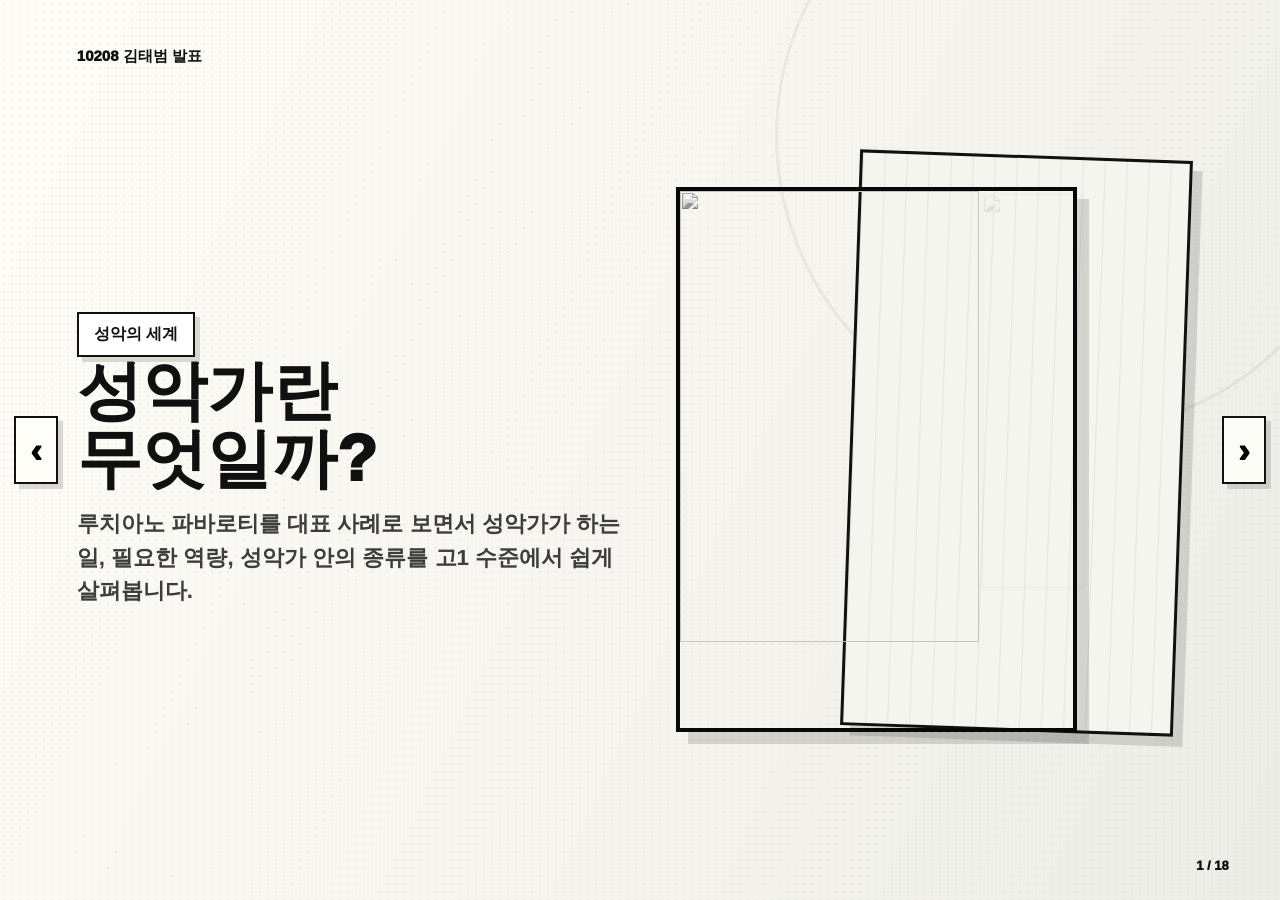
==== public/index.html @ 87838255 "Add optimized single-file presentation build" ====
<!doctype html><html lang="ko"><head><meta charset="utf-8"><meta name="viewport" content="width=device-width,initial-scale=1"><title>10208 김태범 발표 - 성악가란 무엇일까?</title><style>@import url(https://cdn.jsdelivr.net/gh/orioncactus/pretendard/dist/web/static/pretendard.css);*{box-sizing:border-box}html,body{margin:0;width:100%;height:100%;overflow:hidden;background:#f7f7f1;color:#101010;font-family:Pretendard,Malgun Gothic,sans-serif;word-break:keep-all}.slide{width:100vw;height:100vh;position:relative;overflow:hidden;background:linear-gradient(115deg,#fffdf7,#ededE7)}.slide:before{content:"";position:absolute;inset:0;background-image:radial-gradient(#111 .75px,transparent .9px);background-size:8px 8px;opacity:.05}.slide:after{content:"";position:absolute;right:-7vw;top:-18vh;width:46vw;height:46vw;border:3px solid #111;border-radius:50%;opacity:.055}.inner{position:relative;z-index:2;height:100%;padding:5.2vh 6vw;display:grid;grid-template-rows:auto 1fr}.kicker{display:flex;gap:12px;align-items:center;font-size:15px;font-weight:950}.num{background:#111;color:#fff;border:2px solid #111;padding:7px 13px;box-shadow:4px 4px 0 #d8d8d0}.content{height:100%;display:grid;align-items:center}.title{margin:0 0 1.6vh;font-size:clamp(44px,5.1vw,82px);line-height:1.04;font-weight:950}.lead{margin:0;color:#3d3d3d;font-size:clamp(19px,1.75vw,28px);line-height:1.48;font-weight:750}.page{position:absolute;right:4vw;bottom:3vh;font-size:13px;font-weight:950}.nav{position:fixed;z-index:8;top:50%;transform:translateY(-50%);width:44px;height:68px;border:2px solid #111;background:#fffff9cc;font-size:34px;font-weight:950;cursor:pointer;box-shadow:5px 5px 0 #0002}.nav:hover{background:#111;color:#fff}.prev{left:14px}.next{right:14px}.cover,.split{display:grid;grid-template-columns:1.02fr .98fr;gap:4vw;align-items:center}.wide{grid-template-columns:1.14fr .86fr}.label,.tag{display:inline-flex;border:2px solid #111;font-weight:950}.label{background:#fff;padding:10px 15px;box-shadow:5px 5px 0 #d8d8d0}.tag{width:max-content;background:#111;color:#fff;padding:6px 10px;font-size:14px}.light{background:#fff;color:#111}.photo{width:100%;height:58vh;object-fit:cover;border:4px solid #111;box-shadow:12px 12px 0 #0002;filter:grayscale(1) contrast(1.08)}.coverArt{position:relative;height:72vh}.coverArt:before{content:"";position:absolute;right:4%;top:3%;width:62%;height:88%;border:3px solid #111;background:repeating-linear-gradient(90deg,#0001 0 1px,transparent 1px 22px),#f5f5ef;transform:rotate(2deg);box-shadow:10px 10px 0 #0002}.coverArt .gojo{position:absolute;right:-2%;top:9%;width:44%;height:78%;object-fit:contain;opacity:.18;filter:grayscale(1) contrast(1.3);mix-blend-mode:multiply}.coverArt .photo{position:absolute;left:0;top:8%;width:76%;height:84%;z-index:2}.panel,.card,.step,.event,.voice{border:3px solid #111;background:#fffefa;box-shadow:7px 7px 0 #0002}.panel{padding:30px}.shade{background:radial-gradient(#111 .75px,transparent 1px) 0 0/7px 7px,#f5f5ef}.big,.quote{margin:0;font-size:clamp(30px,3.1vw,50px);line-height:1.25;font-weight:950}.body{margin:15px 0 0;color:#444;font-size:clamp(17px,1.5vw,24px);line-height:1.48;font-weight:650}.grid{display:grid;gap:18px;margin-top:3vh}.two{grid-template-columns:repeat(2,1fr)}.three{grid-template-columns:repeat(3,1fr)}.four{grid-template-columns:repeat(4,1fr)}.card{min-height:145px;padding:22px;display:grid;gap:10px;align-content:start}.card:nth-child(even){background:repeating-linear-gradient(-45deg,#0000000e 0 2px,transparent 2px 9px),#fffefa}.center{text-align:center;align-content:center}.card b{font-size:clamp(21px,1.9vw,30px);line-height:1.22;font-weight:950}.card small{font-size:clamp(15px,1.28vw,20px);line-height:1.42;color:#444;font-weight:650}.steps,.timeline{display:grid;grid-template-columns:repeat(4,1fr);gap:18px;margin-top:3vh}.step,.event{min-height:205px;padding:23px}.step span,.year{display:inline-block;font:950 32px Georgia,serif;border-bottom:8px solid #ccc}.step b,.event b{display:block;margin:16px 0 8px;font-size:clamp(21px,1.8vw,28px);font-weight:950}.step p,.event p{margin:0;color:#444;font-size:clamp(15px,1.15vw,19px);line-height:1.42;font-weight:650}.voices{display:grid;grid-template-columns:1fr 1fr;gap:16px;margin-top:2.5vh}.voice{display:grid;grid-template-columns:76px 1fr;gap:16px;align-items:center;padding:16px}.letter{height:60px;border:3px solid #111;background:#111;color:#fff;display:grid;place-items:center;font:950 24px Georgia,serif}.burst{border:3px solid #111;background:#fff;padding:32px;clip-path:polygon(4% 0,15% 5%,27% 0,38% 6%,51% 0,60% 7%,73% 2%,84% 8%,100% 3%,94% 18%,100% 31%,92% 42%,99% 56%,91% 68%,97% 84%,82% 89%,73% 100%,58% 93%,45% 100%,33% 92%,17% 98%,10% 84%,0 77%,8% 63%,0 50%,8% 36%,0 24%,9% 13%)}.g{position:absolute;z-index:1;pointer-events:none;border:3px solid #111;background:#fff;padding:5px;box-shadow:8px 8px 0 #0002;opacity:.12;filter:grayscale(1) contrast(1.55);mix-blend-mode:multiply;overflow:hidden}.g img{width:100%;height:100%;object-fit:cover}.g1{right:3vw;top:10vh;width:14vw;height:22vh;transform:rotate(2deg)}.g2{left:4vw;bottom:6vh;width:12vw;height:18vh;transform:rotate(-3deg)}.g3{right:20vw;bottom:5vh;width:10vw;height:20vh;transform:rotate(4deg)}.thanks{display:grid;place-items:center;text-align:center}.thanks h1{margin:0;font-size:clamp(86px,11vw,170px);line-height:.95;font-weight:950}.thanks p{margin:20px 0 0;font-size:clamp(22px,2vw,34px);font-weight:900}.source{display:grid;grid-template-columns:50px 1fr 1fr 1.6fr;gap:14px;border-bottom:2px solid #ccc;padding:12px 0}.source b{font-size:18px}.source div{font-size:14px;line-height:1.35;color:#444}.url{word-break:break-all;font-size:12px!important}@media(max-width:900px){body{overflow:auto}.slide{height:auto;min-height:100vh}.inner{min-height:100vh;padding:32px 24px 58px 38px}.cover,.split,.wide,.two,.three,.four,.steps,.timeline,.voices{grid-template-columns:1fr}.photo{height:300px}.coverArt{height:360px}.g{opacity:.075}.g2,.g3{display:none}.source{grid-template-columns:1fr}.nav{top:auto;bottom:14px;width:46px;height:46px}.page{right:22px;bottom:18px}}</style></head><body><section id="slide" class="slide"></section><button class="nav prev" id="prev">‹</button><button class="nav next" id="next">›</button><script>const P1='https://upload.wikimedia.org/wikipedia/commons/5/54/Luciano_Pavarotti%2C_opera_star.jpg',P2='https://upload.wikimedia.org/wikipedia/commons/0/09/Luciano_Pavarotti_2004.jpg',P3='https://upload.wikimedia.org/wikipedia/commons/d/d9/Luciano_Pavarotti_in_Saint_Petersburg.jpg';const G=['https://jujutsukaisen.jp/images/chara_category6/chara_detail1_2nd.png','https://jujutsukaisen.jp/bddvd/images/2nd/tokuten_early_vol1.jpg','https://jujutsukaisen.jp/bddvd/images/2nd/tokuten_animate_2.jpg','https://jujutsukaisen.jp/bddvd/images/2nd/tokuten_tas_1.jpg','https://jujutsukaisen.jp/bddvd/images/2nd/tokuten_rakuten_1.jpg','https://jujutsukaisen.jp/bddvd/images/2nd/tokuten_amazon.jpg','https://jujutsukaisen.jp/bddvd/images/2nd/tokuten_mappa_3.jpg','https://jujutsukaisen.jp/bddvd/images/2nd/tokuten_early_vol1_shibuyajihen.jpg'];const slides=[['10208 김태범 발표','',`<div class='cover'><div><span class='label'>성악의 세계</span><p class='title'>성악가란<br>무엇일까?</p><p class='lead'>루치아노 파바로티를 대표 사례로 보면서 성악가가 하는 일, 필요한 역량, 성악가 안의 종류를 고1 수준에서 쉽게 살펴봅니다.</p></div><div class='coverArt'><img class='gojo' src='${G[0]}'><img class='photo' src='${P1}'></div></div>`],['목차','01',`<p class='title'>목차</p><p class='lead'>성악가의 의미부터 필수 역량, 성악가의 종류, 파바로티 사례와 감상 포인트까지 차례로 살펴봅니다.</p><div class='grid three'><div class='card'><span class='tag'>1</span><b>성악가의 의미</b><small>목소리를 악기로 쓰는 직업</small></div><div class='card'><span class='tag light'>2</span><b>필수 역량</b><small>호흡, 발성, 언어, 해석, 무대 표현</small></div><div class='card'><span class='tag'>3</span><b>성악가의 종류</b><small>음역과 활동 분야</small></div><div class='card'><span class='tag light'>4</span><b>파바로티</b><small>대표적인 테너 사례</small></div><div class='card'><span class='tag'>5</span><b>감상 포인트</b><small>Nessun Dorma 듣기</small></div><div class='card'><span class='tag light'>6</span><b>마무리</b><small>성악가의 의미 정리</small></div></div>`],['기본 개념','02',`<div class='split'><div><p class='title'>성악가는 목소리를 악기로 쓰는 사람</p><p class='lead'>성악은 사람의 목소리로 음악을 표현하는 예술입니다. 성악가는 훈련된 발성과 표현으로 노래 속 인물, 감정, 이야기를 관객에게 전달합니다.</p></div><div class='panel shade'><p class='big'>몸이 악기이고, 무대가 악보의 마지막 장면입니다.</p><p class='body'>그래서 성악가는 노래 실력뿐 아니라 몸 관리, 언어 이해, 연기력까지 함께 갖춰야 합니다.</p></div></div>`],['하는 일','03',`<p class='title'>성악가는 무대에서 무엇을 할까?</p><p class='lead'>작품을 분석하고, 목소리를 관리하고, 관객 앞에서 인물을 살아 움직이게 만듭니다.</p><div class='steps'><div class='step'><span>01</span><b>악보 분석</b><p>가사와 작곡가의 의도를 읽습니다.</p></div><div class='step'><span>02</span><b>발성 훈련</b><p>마이크 없이도 울리는 소리를 만듭니다.</p></div><div class='step'><span>03</span><b>무대 표현</b><p>노래, 시선, 동선까지 보여줍니다.</p></div><div class='step'><span>04</span><b>공연 준비</b><p>리허설과 지휘자와의 호흡을 맞춥니다.</p></div></div>`],['필수 역량','04',`<p class='title'>성악가에게 필요한 필수 역량</p><p class='lead'>좋은 목소리만으로는 부족합니다. 기술, 이해력, 표현력, 자기 관리가 함께 움직여야 합니다.</p><div class='grid three'><div class='card'><span class='tag'>Breath</span><b>호흡 조절</b><small>긴 문장을 안정적으로 이어갑니다.</small></div><div class='card'><span class='tag light'>Tone</span><b>발성·공명</b><small>멀리 전달되는 울림을 만듭니다.</small></div><div class='card'><span class='tag'>Pitch</span><b>음정·리듬</b><small>오케스트라와 정확히 맞춥니다.</small></div><div class='card'><span class='tag light'>Language</span><b>언어 능력</b><small>이탈리아어, 독일어, 프랑스어 가사를 전달합니다.</small></div><div class='card'><span class='tag'>Acting</span><b>감정·연기</b><small>인물의 감정을 관객이 느끼게 합니다.</small></div><div class='card'><span class='tag light'>Care</span><b>자기 관리</b><small>목 건강, 체력, 수면을 관리합니다.</small></div></div>`],['목소리 관리','05',`<div class='split wide'><div><p class='title'>목소리는 관리가 중요합니다</p><p class='lead'>운동선수가 몸을 관리하듯 성악가는 목 상태와 호흡, 자세를 매일 점검합니다.</p><div class='grid two'><div class='card'><b>워밍업</b><small>가볍게 몸과 목을 깨웁니다.</small></div><div class='card'><b>무리하지 않기</b><small>피로와 수면 부족은 목소리에 바로 영향을 줍니다.</small></div><div class='card'><b>꾸준한 레슨</b><small>잘못된 발성 습관을 고칩니다.</small></div><div class='card'><b>공연 체력</b><small>긴 시간 움직이며 노래할 힘이 필요합니다.</small></div></div></div><div class='burst'><p class='quote'>성악가에게 목은 악기이자 몸 전체의 결과입니다.</p></div></div>`],['성악가의 종류','06',`<p class='title'>음역에 따른 성악가의 종류</p><p class='lead'>목소리의 높낮이와 색깔에 따라 역할이 나뉩니다. 파바로티는 높은 남성 음역인 테너입니다.</p><div class='voices'><div class='voice'><div class='letter'>S</div><div><b>소프라노</b><small>가장 높은 여성 음역</small></div></div><div class='voice'><div class='letter'>M</div><div><b>메조소프라노</b><small>중간 여성 음역</small></div></div><div class='voice'><div class='letter'>A</div><div><b>알토</b><small>낮은 여성 음역</small></div></div><div class='voice'><div class='letter'>T</div><div><b>테너</b><small>높은 남성 음역</small></div></div><div class='voice'><div class='letter'>B</div><div><b>바리톤</b><small>중간 남성 음역</small></div></div><div class='voice'><div class='letter'>Bs</div><div><b>베이스</b><small>가장 낮은 남성 음역</small></div></div></div>`],['활동 분야','07',`<p class='title'>무대에 따라 달라지는 성악가</p><p class='lead'>작품의 성격에 따라 준비 방식과 표현도 달라집니다.</p><div class='grid four'><div class='card'><span class='tag'>Opera</span><b>오페라 가수</b><small>배역을 맡아 노래와 연기를 함께 합니다.</small></div><div class='card'><span class='tag light'>Art Song</span><b>가곡 성악가</b><small>시와 음악의 섬세한 감정을 표현합니다.</small></div><div class='card'><span class='tag'>Oratorio</span><b>오라토리오</b><small>합창, 오케스트라와 함께 부릅니다.</small></div><div class='card'><span class='tag light'>Ensemble</span><b>합창·앙상블</b><small>여러 목소리의 균형을 맞춥니다.</small></div></div>`],['오페라 속 역할','08',`<div class='split'><div><p class='title'>목소리가 캐릭터가 됩니다</p><p class='lead'>작곡가는 인물의 성격과 장면의 분위기에 맞춰 음역을 선택합니다.</p></div><div class='grid two'><div class='card center'><b>소프라노</b><small>순수한 사랑, 비극의 주인공</small></div><div class='card center'><b>테너</b><small>젊은 남자 주인공, 영웅, 연인</small></div><div class='card center'><b>바리톤</b><small>현실적인 인물, 갈등의 중심</small></div><div class='card center'><b>베이스</b><small>권위, 깊이, 신비로운 분위기</small></div></div></div>`],['성악가가 되는 길','09',`<p class='title'>성악가는 어떻게 성장할까?</p><p class='lead'>재능이 출발점이 될 수는 있지만 오랜 훈련과 무대 경험이 필요합니다.</p><div class='timeline'><div class='event'><div class='year'>1</div><b>기초 발성</b><p>자세와 호흡을 배웁니다.</p></div><div class='event'><div class='year'>2</div><b>레퍼토리</b><p>자신에게 맞는 곡을 쌓습니다.</p></div><div class='event'><div class='year'>3</div><b>언어와 해석</b><p>가사의 의미를 이해합니다.</p></div><div class='event'><div class='year'>4</div><b>오디션·공연</b><p>무대 경험을 쌓습니다.</p></div></div>`],['대표 사례','10',`<div class='split'><div><p class='title'>루치아노 파바로티</p><p class='lead'>이탈리아 출신의 세계적인 테너입니다. 오페라 극장뿐 아니라 대형 공연과 방송을 통해 성악을 대중에게 널리 알렸습니다.</p><div class='panel' style='margin-top:3vh'><p class='big'>파바로티 = 테너 성악가의 대표 사례</p><p class='body'>밝고 멀리 뻗는 고음, 또렷한 발음, 관객에게 강하게 다가가는 무대성이 장점이었습니다.</p></div></div><img class='photo' src='${P2}'></div>`],['인물 흐름','11',`<p class='title'>파바로티의 삶을 4단계로 보기</p><p class='lead'>한 성악가의 경력을 보면 훈련, 데뷔, 대중화, 기억되는 작품이 이어지는 과정을 볼 수 있습니다.</p><div class='timeline'><div class='event'><div class='year'>1935</div><b>모데나 출생</b><p>음악이 가까운 환경에서 자랐습니다.</p></div><div class='event'><div class='year'>1961</div><b>오페라 데뷔</b><p>테너 경력을 시작했습니다.</p></div><div class='event'><div class='year'>1990</div><b>대중적 인기</b><p>Three Tenors 활동으로 성악을 널리 알렸습니다.</p></div><div class='event'><div class='year'>2007</div><b>전설로 기억</b><p>대표적인 테너로 남았습니다.</p></div></div>`],['목소리 분석','12',`<div class='split wide'><div><p class='title'>파바로티 목소리의 특징</p><p class='lead'>고음에서도 밝고 안정적으로 뻗어 나가는 소리가 강점이었습니다.</p><div class='grid two'><div class='card'><b>밝은 음색</b><small>선명하게 전달됩니다.</small></div><div class='card'><b>또렷한 발음</b><small>가사의 의미가 쉽게 들립니다.</small></div><div class='card'><b>강한 고음</b><small>감정의 폭발을 만듭니다.</small></div><div class='card'><b>친근한 무대성</b><small>클래식의 장벽을 낮췄습니다.</small></div></div></div><div class='panel shade'><p class='quote'>좋은 성악은 소리가 큰 것보다 끝까지 흔들리지 않는 힘이 중요합니다.</p></div></div>`],['대표곡','13',`<div class='split'><div><p class='title'>대표곡: Nessun Dorma</p><p class='lead'>푸치니의 오페라 <b>투란도트</b>에 나오는 아리아입니다. 파바로티를 상징하는 곡처럼 널리 알려졌습니다.</p><div class='panel' style='margin-top:3vh'><p class='quote'>마지막 고음만 기다리지 말고 감정이 점점 커지는 과정을 들어보면 좋습니다.</p></div></div><img class='photo' src='${P3}'></div>`],['감상 포인트','14',`<p class='title'>성악을 들을 때 볼 4가지</p><p class='lead'>아래 기준으로 들으면 목소리의 움직임과 감정을 쉽게 느낄 수 있습니다.</p><div class='grid four'><div class='card'><span class='tag'>01</span><b>호흡</b><small>긴 문장이 이어지는가?</small></div><div class='card'><span class='tag light'>02</span><b>음색</b><small>밝은가, 어두운가?</small></div><div class='card'><span class='tag'>03</span><b>크기 변화</b><small>어디서 강해지는가?</small></div><div class='card'><span class='tag light'>04</span><b>감정</b><small>어떤 분위기를 남기는가?</small></div></div>`],['대중화','15',`<p class='title'>파바로티가 특별했던 이유</p><p class='lead'>성악을 전공자만 듣는 음악이 아니라 더 많은 사람이 접할 수 있는 음악으로 보여 주었습니다.</p><div class='grid three'><div class='card'><span class='tag'>전문성</span><b>오페라 무대의 실력</b><small>세계적인 극장에서 인정받은 테너였습니다.</small></div><div class='card'><span class='tag light'>대중성</span><b>대형 공연과 방송</b><small>클래식 밖의 관객에게도 다가갔습니다.</small></div><div class='card'><span class='tag'>상징성</span><b>기억되는 목소리</b><small>Nessun Dorma로 강한 이미지를 남겼습니다.</small></div></div>`],['마무리','16',`<div class='thanks'><div><h1>감사합니다</h1><p>10208 김태범</p><p style='font-size:22px;color:#555'>성악가란 무엇일까?</p></div></div>`],['출처','17',`<p class='title'>이미지 및 자료 출처</p><div><div class='source'><div>01</div><b>Luciano Pavarotti, opera star</b><div>Library of Congress / Bernard Gotfryd<br>Public domain</div><div class='url'>https://commons.wikimedia.org/wiki/File:Luciano_Pavarotti,_opera_star.jpg</div></div><div class='source'><div>02</div><b>Luciano Pavarotti 2004</b><div>Kingkongphoto & celebrity-photos.com<br>CC BY-SA 2.0</div><div class='url'>https://commons.wikimedia.org/wiki/File:Luciano_Pavarotti_2004.jpg</div></div><div class='source'><div>03</div><b>Luciano Pavarotti in Saint Petersburg</b><div>Kremlin.ru<br>CC BY 3.0 / CC BY 4.0</div><div class='url'>https://commons.wikimedia.org/wiki/File:Luciano_Pavarotti_in_Saint_Petersburg.jpg</div></div><div class='source'><div>04</div><b>Jujutsu Kaisen official images</b><div>TV anime Jujutsu Kaisen official site<br>© Gege Akutami / Shueisha</div><div class='url'>https://jujutsukaisen.jp/character/category6.php<br>https://jujutsukaisen.jp/bddvd/tokuten_2nd.php</div></div><div class='source'><div>05</div><b>Pavarotti biography</b><div>Britannica, Pavarotti Official</div><div class='url'>https://www.britannica.com/biography/Luciano-Pavarotti<br>https://www.pavarottiofficial.com/</div></div></div>`]];let idx=0;const el=document.getElementById('slide');function decor(){if(idx===0)return'';let a=(idx*3)%G.length;return`<figure class='g g1'><img src='${G[a]}'></figure><figure class='g g2'><img src='${G[(a+1)%G.length]}'></figure><figure class='g g3'><img src='${G[(a+2)%G.length]}'></figure>`}function show(n){idx=(n+slides.length)%slides.length;let s=slides[idx];el.innerHTML=`${decor()}<div class='inner'><div class='kicker'>${s[1]?`<span class='num'>${s[1]}</span>`:''}<span>${s[0]}</span></div><div class='content'>${s[2]}</div><div class='page'>${idx+1} / ${slides.length}</div></div>`}prev.onclick=()=>show(idx-1);next.onclick=()=>show(idx+1);el.onclick=e=>{let x=e.clientX/innerWidth;if(x>.58)show(idx+1);else if(x<.42)show(idx-1)};addEventListener('keydown',e=>{if(e.key==='ArrowLeft')show(idx-1);if(e.key==='ArrowRight'||e.key===' '){e.preventDefault();show(idx+1)}if(e.key.toLowerCase()==='f')document.fullscreenElement?document.exitFullscreen():document.documentElement.requestFullscreen?.()});show(0)</script></body></html>
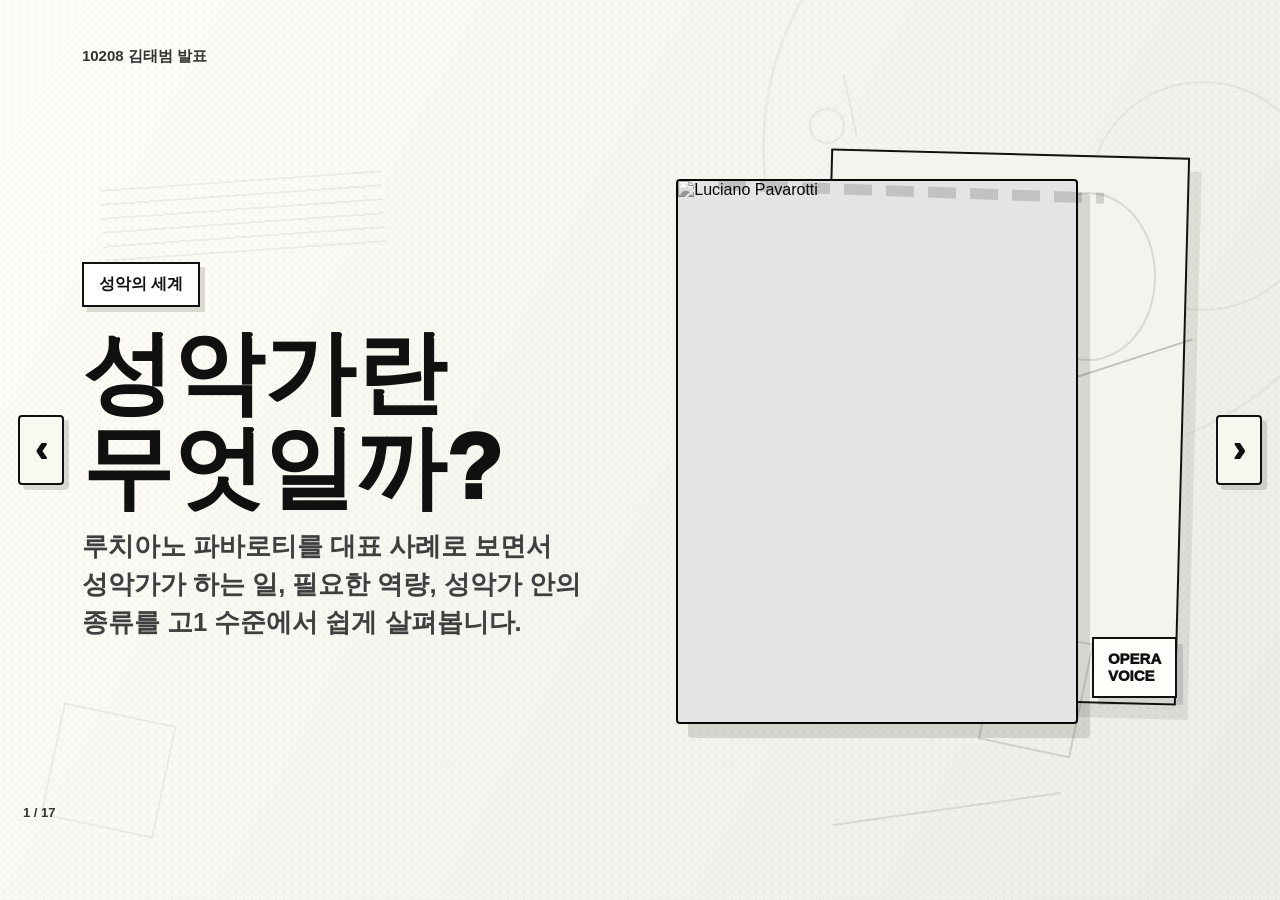
==== commit 70160a42: "Redirect Netlify build to refined Pages site" ====
--- a/public/index.html
+++ b/public/index.html
@@ -1 +1 @@
-<!doctype html><html lang="ko"><head><meta charset="utf-8"><meta name="viewport" content="width=device-width,initial-scale=1"><title>10208 김태범 발표 - 성악가란 무엇일까?</title><style>@import url(https://cdn.jsdelivr.net/gh/orioncactus/pretendard/dist/web/static/pretendard.css);*{box-sizing:border-box}html,body{margin:0;width:100%;height:100%;overflow:hidden;background:#f7f7f1;color:#101010;font-family:Pretendard,Malgun Gothic,sans-serif;word-break:keep-all}.slide{width:100vw;height:100vh;position:relative;overflow:hidden;background:linear-gradient(115deg,#fffdf7,#ededE7)}.slide:before{content:"";position:absolute;inset:0;background-image:radial-gradient(#111 .75px,transparent .9px);background-size:8px 8px;opacity:.05}.slide:after{content:"";position:absolute;right:-7vw;top:-18vh;width:46vw;height:46vw;border:3px solid #111;border-radius:50%;opacity:.055}.inner{position:relative;z-index:2;height:100%;padding:5.2vh 6vw;display:grid;grid-template-rows:auto 1fr}.kicker{display:flex;gap:12px;align-items:center;font-size:15px;font-weight:950}.num{background:#111;color:#fff;border:2px solid #111;padding:7px 13px;box-shadow:4px 4px 0 #d8d8d0}.content{height:100%;display:grid;align-items:center}.title{margin:0 0 1.6vh;font-size:clamp(44px,5.1vw,82px);line-height:1.04;font-weight:950}.lead{margin:0;color:#3d3d3d;font-size:clamp(19px,1.75vw,28px);line-height:1.48;font-weight:750}.page{position:absolute;right:4vw;bottom:3vh;font-size:13px;font-weight:950}.nav{position:fixed;z-index:8;top:50%;transform:translateY(-50%);width:44px;height:68px;border:2px solid #111;background:#fffff9cc;font-size:34px;font-weight:950;cursor:pointer;box-shadow:5px 5px 0 #0002}.nav:hover{background:#111;color:#fff}.prev{left:14px}.next{right:14px}.cover,.split{display:grid;grid-template-columns:1.02fr .98fr;gap:4vw;align-items:center}.wide{grid-template-columns:1.14fr .86fr}.label,.tag{display:inline-flex;border:2px solid #111;font-weight:950}.label{background:#fff;padding:10px 15px;box-shadow:5px 5px 0 #d8d8d0}.tag{width:max-content;background:#111;color:#fff;padding:6px 10px;font-size:14px}.light{background:#fff;color:#111}.photo{width:100%;height:58vh;object-fit:cover;border:4px solid #111;box-shadow:12px 12px 0 #0002;filter:grayscale(1) contrast(1.08)}.coverArt{position:relative;height:72vh}.coverArt:before{content:"";position:absolute;right:4%;top:3%;width:62%;height:88%;border:3px solid #111;background:repeating-linear-gradient(90deg,#0001 0 1px,transparent 1px 22px),#f5f5ef;transform:rotate(2deg);box-shadow:10px 10px 0 #0002}.coverArt .gojo{position:absolute;right:-2%;top:9%;width:44%;height:78%;object-fit:contain;opacity:.18;filter:grayscale(1) contrast(1.3);mix-blend-mode:multiply}.coverArt .photo{position:absolute;left:0;top:8%;width:76%;height:84%;z-index:2}.panel,.card,.step,.event,.voice{border:3px solid #111;background:#fffefa;box-shadow:7px 7px 0 #0002}.panel{padding:30px}.shade{background:radial-gradient(#111 .75px,transparent 1px) 0 0/7px 7px,#f5f5ef}.big,.quote{margin:0;font-size:clamp(30px,3.1vw,50px);line-height:1.25;font-weight:950}.body{margin:15px 0 0;color:#444;font-size:clamp(17px,1.5vw,24px);line-height:1.48;font-weight:650}.grid{display:grid;gap:18px;margin-top:3vh}.two{grid-template-columns:repeat(2,1fr)}.three{grid-template-columns:repeat(3,1fr)}.four{grid-template-columns:repeat(4,1fr)}.card{min-height:145px;padding:22px;display:grid;gap:10px;align-content:start}.card:nth-child(even){background:repeating-linear-gradient(-45deg,#0000000e 0 2px,transparent 2px 9px),#fffefa}.center{text-align:center;align-content:center}.card b{font-size:clamp(21px,1.9vw,30px);line-height:1.22;font-weight:950}.card small{font-size:clamp(15px,1.28vw,20px);line-height:1.42;color:#444;font-weight:650}.steps,.timeline{display:grid;grid-template-columns:repeat(4,1fr);gap:18px;margin-top:3vh}.step,.event{min-height:205px;padding:23px}.step span,.year{display:inline-block;font:950 32px Georgia,serif;border-bottom:8px solid #ccc}.step b,.event b{display:block;margin:16px 0 8px;font-size:clamp(21px,1.8vw,28px);font-weight:950}.step p,.event p{margin:0;color:#444;font-size:clamp(15px,1.15vw,19px);line-height:1.42;font-weight:650}.voices{display:grid;grid-template-columns:1fr 1fr;gap:16px;margin-top:2.5vh}.voice{display:grid;grid-template-columns:76px 1fr;gap:16px;align-items:center;padding:16px}.letter{height:60px;border:3px solid #111;background:#111;color:#fff;display:grid;place-items:center;font:950 24px Georgia,serif}.burst{border:3px solid #111;background:#fff;padding:32px;clip-path:polygon(4% 0,15% 5%,27% 0,38% 6%,51% 0,60% 7%,73% 2%,84% 8%,100% 3%,94% 18%,100% 31%,92% 42%,99% 56%,91% 68%,97% 84%,82% 89%,73% 100%,58% 93%,45% 100%,33% 92%,17% 98%,10% 84%,0 77%,8% 63%,0 50%,8% 36%,0 24%,9% 13%)}.g{position:absolute;z-index:1;pointer-events:none;border:3px solid #111;background:#fff;padding:5px;box-shadow:8px 8px 0 #0002;opacity:.12;filter:grayscale(1) contrast(1.55);mix-blend-mode:multiply;overflow:hidden}.g img{width:100%;height:100%;object-fit:cover}.g1{right:3vw;top:10vh;width:14vw;height:22vh;transform:rotate(2deg)}.g2{left:4vw;bottom:6vh;width:12vw;height:18vh;transform:rotate(-3deg)}.g3{right:20vw;bottom:5vh;width:10vw;height:20vh;transform:rotate(4deg)}.thanks{display:grid;place-items:center;text-align:center}.thanks h1{margin:0;font-size:clamp(86px,11vw,170px);line-height:.95;font-weight:950}.thanks p{margin:20px 0 0;font-size:clamp(22px,2vw,34px);font-weight:900}.source{display:grid;grid-template-columns:50px 1fr 1fr 1.6fr;gap:14px;border-bottom:2px solid #ccc;padding:12px 0}.source b{font-size:18px}.source div{font-size:14px;line-height:1.35;color:#444}.url{word-break:break-all;font-size:12px!important}@media(max-width:900px){body{overflow:auto}.slide{height:auto;min-height:100vh}.inner{min-height:100vh;padding:32px 24px 58px 38px}.cover,.split,.wide,.two,.three,.four,.steps,.timeline,.voices{grid-template-columns:1fr}.photo{height:300px}.coverArt{height:360px}.g{opacity:.075}.g2,.g3{display:none}.source{grid-template-columns:1fr}.nav{top:auto;bottom:14px;width:46px;height:46px}.page{right:22px;bottom:18px}}</style></head><body><section id="slide" class="slide"></section><button class="nav prev" id="prev">‹</button><button class="nav next" id="next">›</button><script>const P1='https://upload.wikimedia.org/wikipedia/commons/5/54/Luciano_Pavarotti%2C_opera_star.jpg',P2='https://upload.wikimedia.org/wikipedia/commons/0/09/Luciano_Pavarotti_2004.jpg',P3='https://upload.wikimedia.org/wikipedia/commons/d/d9/Luciano_Pavarotti_in_Saint_Petersburg.jpg';const G=['https://jujutsukaisen.jp/images/chara_category6/chara_detail1_2nd.png','https://jujutsukaisen.jp/bddvd/images/2nd/tokuten_early_vol1.jpg','https://jujutsukaisen.jp/bddvd/images/2nd/tokuten_animate_2.jpg','https://jujutsukaisen.jp/bddvd/images/2nd/tokuten_tas_1.jpg','https://jujutsukaisen.jp/bddvd/images/2nd/tokuten_rakuten_1.jpg','https://jujutsukaisen.jp/bddvd/images/2nd/tokuten_amazon.jpg','https://jujutsukaisen.jp/bddvd/images/2nd/tokuten_mappa_3.jpg','https://jujutsukaisen.jp/bddvd/images/2nd/tokuten_early_vol1_shibuyajihen.jpg'];const slides=[['10208 김태범 발표','',`<div class='cover'><div><span class='label'>성악의 세계</span><p class='title'>성악가란<br>무엇일까?</p><p class='lead'>루치아노 파바로티를 대표 사례로 보면서 성악가가 하는 일, 필요한 역량, 성악가 안의 종류를 고1 수준에서 쉽게 살펴봅니다.</p></div><div class='coverArt'><img class='gojo' src='${G[0]}'><img class='photo' src='${P1}'></div></div>`],['목차','01',`<p class='title'>목차</p><p class='lead'>성악가의 의미부터 필수 역량, 성악가의 종류, 파바로티 사례와 감상 포인트까지 차례로 살펴봅니다.</p><div class='grid three'><div class='card'><span class='tag'>1</span><b>성악가의 의미</b><small>목소리를 악기로 쓰는 직업</small></div><div class='card'><span class='tag light'>2</span><b>필수 역량</b><small>호흡, 발성, 언어, 해석, 무대 표현</small></div><div class='card'><span class='tag'>3</span><b>성악가의 종류</b><small>음역과 활동 분야</small></div><div class='card'><span class='tag light'>4</span><b>파바로티</b><small>대표적인 테너 사례</small></div><div class='card'><span class='tag'>5</span><b>감상 포인트</b><small>Nessun Dorma 듣기</small></div><div class='card'><span class='tag light'>6</span><b>마무리</b><small>성악가의 의미 정리</small></div></div>`],['기본 개념','02',`<div class='split'><div><p class='title'>성악가는 목소리를 악기로 쓰는 사람</p><p class='lead'>성악은 사람의 목소리로 음악을 표현하는 예술입니다. 성악가는 훈련된 발성과 표현으로 노래 속 인물, 감정, 이야기를 관객에게 전달합니다.</p></div><div class='panel shade'><p class='big'>몸이 악기이고, 무대가 악보의 마지막 장면입니다.</p><p class='body'>그래서 성악가는 노래 실력뿐 아니라 몸 관리, 언어 이해, 연기력까지 함께 갖춰야 합니다.</p></div></div>`],['하는 일','03',`<p class='title'>성악가는 무대에서 무엇을 할까?</p><p class='lead'>작품을 분석하고, 목소리를 관리하고, 관객 앞에서 인물을 살아 움직이게 만듭니다.</p><div class='steps'><div class='step'><span>01</span><b>악보 분석</b><p>가사와 작곡가의 의도를 읽습니다.</p></div><div class='step'><span>02</span><b>발성 훈련</b><p>마이크 없이도 울리는 소리를 만듭니다.</p></div><div class='step'><span>03</span><b>무대 표현</b><p>노래, 시선, 동선까지 보여줍니다.</p></div><div class='step'><span>04</span><b>공연 준비</b><p>리허설과 지휘자와의 호흡을 맞춥니다.</p></div></div>`],['필수 역량','04',`<p class='title'>성악가에게 필요한 필수 역량</p><p class='lead'>좋은 목소리만으로는 부족합니다. 기술, 이해력, 표현력, 자기 관리가 함께 움직여야 합니다.</p><div class='grid three'><div class='card'><span class='tag'>Breath</span><b>호흡 조절</b><small>긴 문장을 안정적으로 이어갑니다.</small></div><div class='card'><span class='tag light'>Tone</span><b>발성·공명</b><small>멀리 전달되는 울림을 만듭니다.</small></div><div class='card'><span class='tag'>Pitch</span><b>음정·리듬</b><small>오케스트라와 정확히 맞춥니다.</small></div><div class='card'><span class='tag light'>Language</span><b>언어 능력</b><small>이탈리아어, 독일어, 프랑스어 가사를 전달합니다.</small></div><div class='card'><span class='tag'>Acting</span><b>감정·연기</b><small>인물의 감정을 관객이 느끼게 합니다.</small></div><div class='card'><span class='tag light'>Care</span><b>자기 관리</b><small>목 건강, 체력, 수면을 관리합니다.</small></div></div>`],['목소리 관리','05',`<div class='split wide'><div><p class='title'>목소리는 관리가 중요합니다</p><p class='lead'>운동선수가 몸을 관리하듯 성악가는 목 상태와 호흡, 자세를 매일 점검합니다.</p><div class='grid two'><div class='card'><b>워밍업</b><small>가볍게 몸과 목을 깨웁니다.</small></div><div class='card'><b>무리하지 않기</b><small>피로와 수면 부족은 목소리에 바로 영향을 줍니다.</small></div><div class='card'><b>꾸준한 레슨</b><small>잘못된 발성 습관을 고칩니다.</small></div><div class='card'><b>공연 체력</b><small>긴 시간 움직이며 노래할 힘이 필요합니다.</small></div></div></div><div class='burst'><p class='quote'>성악가에게 목은 악기이자 몸 전체의 결과입니다.</p></div></div>`],['성악가의 종류','06',`<p class='title'>음역에 따른 성악가의 종류</p><p class='lead'>목소리의 높낮이와 색깔에 따라 역할이 나뉩니다. 파바로티는 높은 남성 음역인 테너입니다.</p><div class='voices'><div class='voice'><div class='letter'>S</div><div><b>소프라노</b><small>가장 높은 여성 음역</small></div></div><div class='voice'><div class='letter'>M</div><div><b>메조소프라노</b><small>중간 여성 음역</small></div></div><div class='voice'><div class='letter'>A</div><div><b>알토</b><small>낮은 여성 음역</small></div></div><div class='voice'><div class='letter'>T</div><div><b>테너</b><small>높은 남성 음역</small></div></div><div class='voice'><div class='letter'>B</div><div><b>바리톤</b><small>중간 남성 음역</small></div></div><div class='voice'><div class='letter'>Bs</div><div><b>베이스</b><small>가장 낮은 남성 음역</small></div></div></div>`],['활동 분야','07',`<p class='title'>무대에 따라 달라지는 성악가</p><p class='lead'>작품의 성격에 따라 준비 방식과 표현도 달라집니다.</p><div class='grid four'><div class='card'><span class='tag'>Opera</span><b>오페라 가수</b><small>배역을 맡아 노래와 연기를 함께 합니다.</small></div><div class='card'><span class='tag light'>Art Song</span><b>가곡 성악가</b><small>시와 음악의 섬세한 감정을 표현합니다.</small></div><div class='card'><span class='tag'>Oratorio</span><b>오라토리오</b><small>합창, 오케스트라와 함께 부릅니다.</small></div><div class='card'><span class='tag light'>Ensemble</span><b>합창·앙상블</b><small>여러 목소리의 균형을 맞춥니다.</small></div></div>`],['오페라 속 역할','08',`<div class='split'><div><p class='title'>목소리가 캐릭터가 됩니다</p><p class='lead'>작곡가는 인물의 성격과 장면의 분위기에 맞춰 음역을 선택합니다.</p></div><div class='grid two'><div class='card center'><b>소프라노</b><small>순수한 사랑, 비극의 주인공</small></div><div class='card center'><b>테너</b><small>젊은 남자 주인공, 영웅, 연인</small></div><div class='card center'><b>바리톤</b><small>현실적인 인물, 갈등의 중심</small></div><div class='card center'><b>베이스</b><small>권위, 깊이, 신비로운 분위기</small></div></div></div>`],['성악가가 되는 길','09',`<p class='title'>성악가는 어떻게 성장할까?</p><p class='lead'>재능이 출발점이 될 수는 있지만 오랜 훈련과 무대 경험이 필요합니다.</p><div class='timeline'><div class='event'><div class='year'>1</div><b>기초 발성</b><p>자세와 호흡을 배웁니다.</p></div><div class='event'><div class='year'>2</div><b>레퍼토리</b><p>자신에게 맞는 곡을 쌓습니다.</p></div><div class='event'><div class='year'>3</div><b>언어와 해석</b><p>가사의 의미를 이해합니다.</p></div><div class='event'><div class='year'>4</div><b>오디션·공연</b><p>무대 경험을 쌓습니다.</p></div></div>`],['대표 사례','10',`<div class='split'><div><p class='title'>루치아노 파바로티</p><p class='lead'>이탈리아 출신의 세계적인 테너입니다. 오페라 극장뿐 아니라 대형 공연과 방송을 통해 성악을 대중에게 널리 알렸습니다.</p><div class='panel' style='margin-top:3vh'><p class='big'>파바로티 = 테너 성악가의 대표 사례</p><p class='body'>밝고 멀리 뻗는 고음, 또렷한 발음, 관객에게 강하게 다가가는 무대성이 장점이었습니다.</p></div></div><img class='photo' src='${P2}'></div>`],['인물 흐름','11',`<p class='title'>파바로티의 삶을 4단계로 보기</p><p class='lead'>한 성악가의 경력을 보면 훈련, 데뷔, 대중화, 기억되는 작품이 이어지는 과정을 볼 수 있습니다.</p><div class='timeline'><div class='event'><div class='year'>1935</div><b>모데나 출생</b><p>음악이 가까운 환경에서 자랐습니다.</p></div><div class='event'><div class='year'>1961</div><b>오페라 데뷔</b><p>테너 경력을 시작했습니다.</p></div><div class='event'><div class='year'>1990</div><b>대중적 인기</b><p>Three Tenors 활동으로 성악을 널리 알렸습니다.</p></div><div class='event'><div class='year'>2007</div><b>전설로 기억</b><p>대표적인 테너로 남았습니다.</p></div></div>`],['목소리 분석','12',`<div class='split wide'><div><p class='title'>파바로티 목소리의 특징</p><p class='lead'>고음에서도 밝고 안정적으로 뻗어 나가는 소리가 강점이었습니다.</p><div class='grid two'><div class='card'><b>밝은 음색</b><small>선명하게 전달됩니다.</small></div><div class='card'><b>또렷한 발음</b><small>가사의 의미가 쉽게 들립니다.</small></div><div class='card'><b>강한 고음</b><small>감정의 폭발을 만듭니다.</small></div><div class='card'><b>친근한 무대성</b><small>클래식의 장벽을 낮췄습니다.</small></div></div></div><div class='panel shade'><p class='quote'>좋은 성악은 소리가 큰 것보다 끝까지 흔들리지 않는 힘이 중요합니다.</p></div></div>`],['대표곡','13',`<div class='split'><div><p class='title'>대표곡: Nessun Dorma</p><p class='lead'>푸치니의 오페라 <b>투란도트</b>에 나오는 아리아입니다. 파바로티를 상징하는 곡처럼 널리 알려졌습니다.</p><div class='panel' style='margin-top:3vh'><p class='quote'>마지막 고음만 기다리지 말고 감정이 점점 커지는 과정을 들어보면 좋습니다.</p></div></div><img class='photo' src='${P3}'></div>`],['감상 포인트','14',`<p class='title'>성악을 들을 때 볼 4가지</p><p class='lead'>아래 기준으로 들으면 목소리의 움직임과 감정을 쉽게 느낄 수 있습니다.</p><div class='grid four'><div class='card'><span class='tag'>01</span><b>호흡</b><small>긴 문장이 이어지는가?</small></div><div class='card'><span class='tag light'>02</span><b>음색</b><small>밝은가, 어두운가?</small></div><div class='card'><span class='tag'>03</span><b>크기 변화</b><small>어디서 강해지는가?</small></div><div class='card'><span class='tag light'>04</span><b>감정</b><small>어떤 분위기를 남기는가?</small></div></div>`],['대중화','15',`<p class='title'>파바로티가 특별했던 이유</p><p class='lead'>성악을 전공자만 듣는 음악이 아니라 더 많은 사람이 접할 수 있는 음악으로 보여 주었습니다.</p><div class='grid three'><div class='card'><span class='tag'>전문성</span><b>오페라 무대의 실력</b><small>세계적인 극장에서 인정받은 테너였습니다.</small></div><div class='card'><span class='tag light'>대중성</span><b>대형 공연과 방송</b><small>클래식 밖의 관객에게도 다가갔습니다.</small></div><div class='card'><span class='tag'>상징성</span><b>기억되는 목소리</b><small>Nessun Dorma로 강한 이미지를 남겼습니다.</small></div></div>`],['마무리','16',`<div class='thanks'><div><h1>감사합니다</h1><p>10208 김태범</p><p style='font-size:22px;color:#555'>성악가란 무엇일까?</p></div></div>`],['출처','17',`<p class='title'>이미지 및 자료 출처</p><div><div class='source'><div>01</div><b>Luciano Pavarotti, opera star</b><div>Library of Congress / Bernard Gotfryd<br>Public domain</div><div class='url'>https://commons.wikimedia.org/wiki/File:Luciano_Pavarotti,_opera_star.jpg</div></div><div class='source'><div>02</div><b>Luciano Pavarotti 2004</b><div>Kingkongphoto & celebrity-photos.com<br>CC BY-SA 2.0</div><div class='url'>https://commons.wikimedia.org/wiki/File:Luciano_Pavarotti_2004.jpg</div></div><div class='source'><div>03</div><b>Luciano Pavarotti in Saint Petersburg</b><div>Kremlin.ru<br>CC BY 3.0 / CC BY 4.0</div><div class='url'>https://commons.wikimedia.org/wiki/File:Luciano_Pavarotti_in_Saint_Petersburg.jpg</div></div><div class='source'><div>04</div><b>Jujutsu Kaisen official images</b><div>TV anime Jujutsu Kaisen official site<br>© Gege Akutami / Shueisha</div><div class='url'>https://jujutsukaisen.jp/character/category6.php<br>https://jujutsukaisen.jp/bddvd/tokuten_2nd.php</div></div><div class='source'><div>05</div><b>Pavarotti biography</b><div>Britannica, Pavarotti Official</div><div class='url'>https://www.britannica.com/biography/Luciano-Pavarotti<br>https://www.pavarottiofficial.com/</div></div></div>`]];let idx=0;const el=document.getElementById('slide');function decor(){if(idx===0)return'';let a=(idx*3)%G.length;return`<figure class='g g1'><img src='${G[a]}'></figure><figure class='g g2'><img src='${G[(a+1)%G.length]}'></figure><figure class='g g3'><img src='${G[(a+2)%G.length]}'></figure>`}function show(n){idx=(n+slides.length)%slides.length;let s=slides[idx];el.innerHTML=`${decor()}<div class='inner'><div class='kicker'>${s[1]?`<span class='num'>${s[1]}</span>`:''}<span>${s[0]}</span></div><div class='content'>${s[2]}</div><div class='page'>${idx+1} / ${slides.length}</div></div>`}prev.onclick=()=>show(idx-1);next.onclick=()=>show(idx+1);el.onclick=e=>{let x=e.clientX/innerWidth;if(x>.58)show(idx+1);else if(x<.42)show(idx-1)};addEventListener('keydown',e=>{if(e.key==='ArrowLeft')show(idx-1);if(e.key==='ArrowRight'||e.key===' '){e.preventDefault();show(idx+1)}if(e.key.toLowerCase()==='f')document.fullscreenElement?document.exitFullscreen():document.documentElement.requestFullscreen?.()});show(0)</script></body></html>+<!doctype html><html lang="ko"><head><meta charset="utf-8"><meta name="viewport" content="width=device-width,initial-scale=1"><meta http-equiv="refresh" content="0;url=https://kimteabm-stack.github.io/pavarotti-web-site-netlify.zip/"><title>10208 김태범 발표</title><style>body{margin:0;min-height:100vh;display:grid;place-items:center;background:#f7f7f1;color:#111;font-family:system-ui,'Malgun Gothic',sans-serif}.box{border:2px solid #111;background:#fffefa;padding:28px 32px;box-shadow:8px 10px 0 rgba(0,0,0,.12)}a{color:#111;font-weight:800}</style><script>location.replace('https://kimteabm-stack.github.io/pavarotti-web-site-netlify.zip/')</script></head><body><div class="box"><b>발표 페이지로 이동 중입니다.</b><br><a href="https://kimteabm-stack.github.io/pavarotti-web-site-netlify.zip/">바로 열기</a></div></body></html>
